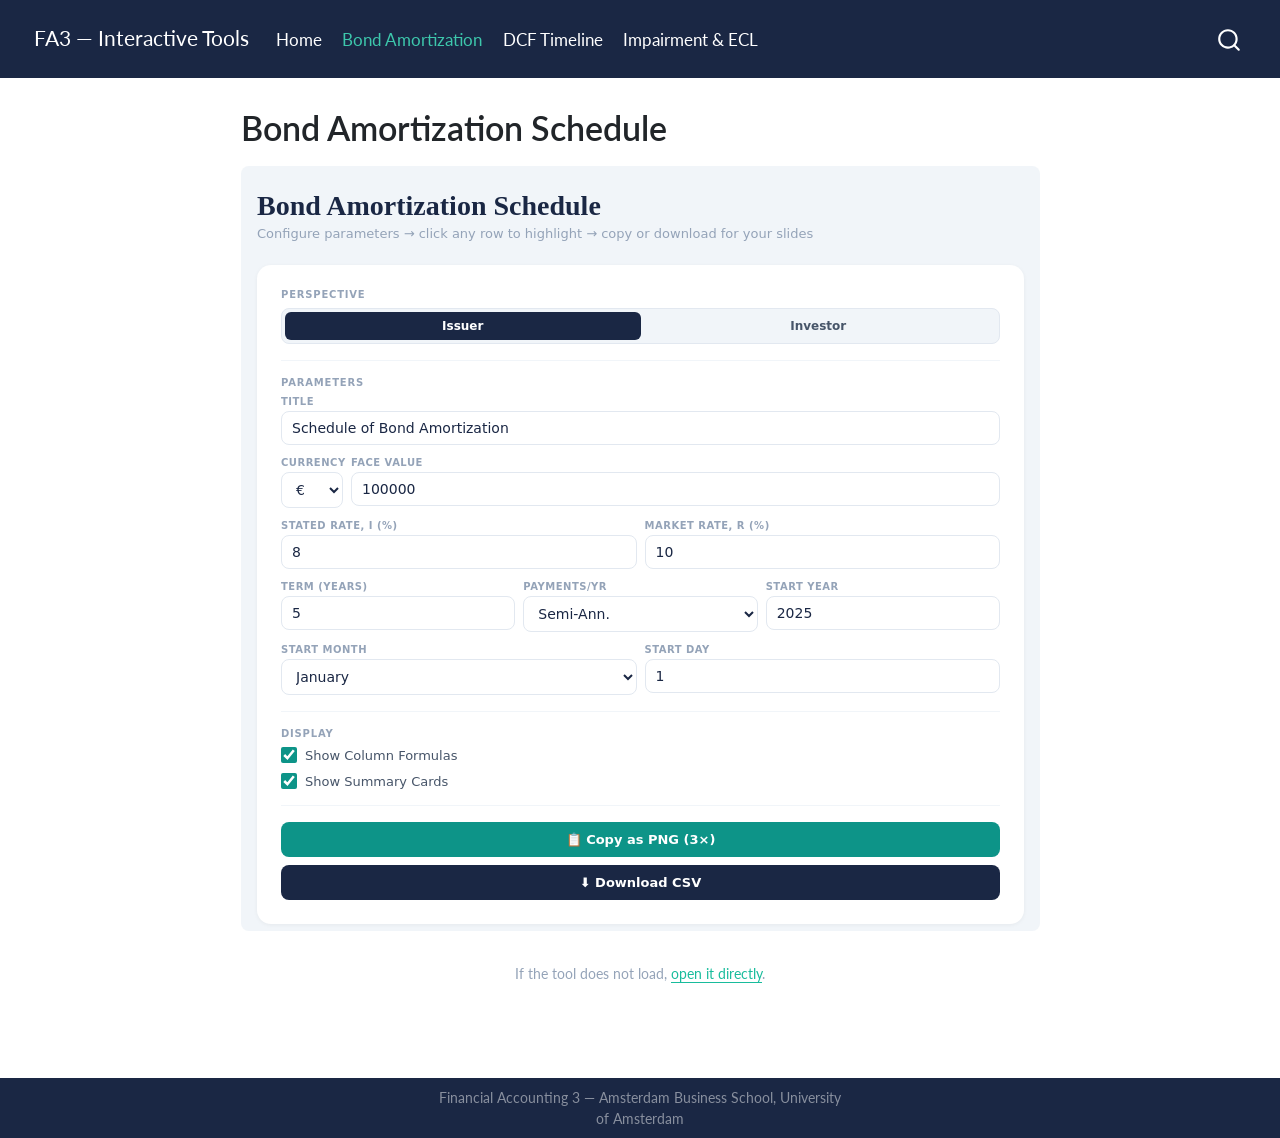
==== docs/bond-amortization.html @ dec485e0 "Initial Commit" ====
<!DOCTYPE html>
<html xmlns="http://www.w3.org/1999/xhtml" lang="en" xml:lang="en"><head>

<meta charset="utf-8">
<meta name="generator" content="quarto-1.8.25">

<meta name="viewport" content="width=device-width, initial-scale=1.0, user-scalable=yes">


<title>Bond Amortization Schedule – FA3 — Interactive Tools</title>
<style>
code{white-space: pre-wrap;}
span.smallcaps{font-variant: small-caps;}
div.columns{display: flex; gap: min(4vw, 1.5em);}
div.column{flex: auto; overflow-x: auto;}
div.hanging-indent{margin-left: 1.5em; text-indent: -1.5em;}
ul.task-list{list-style: none;}
ul.task-list li input[type="checkbox"] {
  width: 0.8em;
  margin: 0 0.8em 0.2em -1em; /* quarto-specific, see https://github.com/quarto-dev/quarto-cli/issues/4556 */ 
  vertical-align: middle;
}
</style>


<script src="site_libs/quarto-nav/quarto-nav.js"></script>
<script src="site_libs/quarto-nav/headroom.min.js"></script>
<script src="site_libs/clipboard/clipboard.min.js"></script>
<script src="site_libs/quarto-search/autocomplete.umd.js"></script>
<script src="site_libs/quarto-search/fuse.min.js"></script>
<script src="site_libs/quarto-search/quarto-search.js"></script>
<meta name="quarto:offset" content="./">
<script src="site_libs/quarto-html/quarto.js" type="module"></script>
<script src="site_libs/quarto-html/tabsets/tabsets.js" type="module"></script>
<script src="site_libs/quarto-html/axe/axe-check.js" type="module"></script>
<script src="site_libs/quarto-html/popper.min.js"></script>
<script src="site_libs/quarto-html/tippy.umd.min.js"></script>
<script src="site_libs/quarto-html/anchor.min.js"></script>
<link href="site_libs/quarto-html/tippy.css" rel="stylesheet">
<link href="site_libs/quarto-html/quarto-syntax-highlighting-7b89279ff1a6dce999919e0e67d4d9ec.css" rel="stylesheet" id="quarto-text-highlighting-styles">
<script src="site_libs/bootstrap/bootstrap.min.js"></script>
<link href="site_libs/bootstrap/bootstrap-icons.css" rel="stylesheet">
<link href="site_libs/bootstrap/bootstrap-aee52d071d8a1b877ac443c0fc8f2103.min.css" rel="stylesheet" append-hash="true" id="quarto-bootstrap" data-mode="light">
<script id="quarto-search-options" type="application/json">{
  "location": "navbar",
  "copy-button": false,
  "collapse-after": 3,
  "panel-placement": "end",
  "type": "overlay",
  "limit": 50,
  "keyboard-shortcut": [
    "f",
    "/",
    "s"
  ],
  "show-item-context": false,
  "language": {
    "search-no-results-text": "No results",
    "search-matching-documents-text": "matching documents",
    "search-copy-link-title": "Copy link to search",
    "search-hide-matches-text": "Hide additional matches",
    "search-more-match-text": "more match in this document",
    "search-more-matches-text": "more matches in this document",
    "search-clear-button-title": "Clear",
    "search-text-placeholder": "",
    "search-detached-cancel-button-title": "Cancel",
    "search-submit-button-title": "Submit",
    "search-label": "Search"
  }
}</script>


<link rel="stylesheet" href="styles.css">
</head>

<body class="nav-fixed fullcontent quarto-light">

<div id="quarto-search-results"></div>
  <header id="quarto-header" class="headroom fixed-top">
    <nav class="navbar navbar-expand-lg " data-bs-theme="dark">
      <div class="navbar-container container-fluid">
      <div class="navbar-brand-container mx-auto">
    <a href="./index.html" class="navbar-brand navbar-brand-logo">
    </a>
    <a class="navbar-brand" href="./index.html">
    <span class="navbar-title">FA3 — Interactive Tools</span>
    </a>
  </div>
            <div id="quarto-search" class="" title="Search"></div>
          <button class="navbar-toggler" type="button" data-bs-toggle="collapse" data-bs-target="#navbarCollapse" aria-controls="navbarCollapse" role="menu" aria-expanded="false" aria-label="Toggle navigation" onclick="if (window.quartoToggleHeadroom) { window.quartoToggleHeadroom(); }">
  <span class="navbar-toggler-icon"></span>
</button>
          <div class="collapse navbar-collapse" id="navbarCollapse">
            <ul class="navbar-nav navbar-nav-scroll me-auto">
  <li class="nav-item">
    <a class="nav-link" href="./index.html"> 
<span class="menu-text">Home</span></a>
  </li>  
  <li class="nav-item">
    <a class="nav-link active" href="./bond-amortization.html" aria-current="page"> 
<span class="menu-text">Bond Amortization</span></a>
  </li>  
  <li class="nav-item">
    <a class="nav-link" href="./dcf-timeline.html"> 
<span class="menu-text">DCF Timeline</span></a>
  </li>  
  <li class="nav-item">
    <a class="nav-link" href="./impairment-ecl.html"> 
<span class="menu-text">Impairment &amp; ECL</span></a>
  </li>  
</ul>
          </div> <!-- /navcollapse -->
            <div class="quarto-navbar-tools">
</div>
      </div> <!-- /container-fluid -->
    </nav>
</header>
<!-- content -->
<div id="quarto-content" class="quarto-container page-columns page-rows-contents page-layout-article page-navbar">
<!-- sidebar -->
<!-- margin-sidebar -->
    
<!-- main -->
<main class="content" id="quarto-document-content">

<header id="title-block-header" class="quarto-title-block default">
<div class="quarto-title">
<h1 class="title">Bond Amortization Schedule</h1>
</div>



<div class="quarto-title-meta">

    
  
    
  </div>
  


</header>


<iframe class="tool-embed" src="tools/Bond-Amortization-Schedule-V1.html">
</iframe>
<div class="embed-note">
<p>If the tool does not load, <a href="tools/Bond-Amortization-Schedule-V1.html" target="_blank">open it directly</a>.</p>
</div>



</main> <!-- /main -->
<script id="quarto-html-after-body" type="application/javascript">
  window.document.addEventListener("DOMContentLoaded", function (event) {
    const icon = "";
    const anchorJS = new window.AnchorJS();
    anchorJS.options = {
      placement: 'right',
      icon: icon
    };
    anchorJS.add('.anchored');
    const isCodeAnnotation = (el) => {
      for (const clz of el.classList) {
        if (clz.startsWith('code-annotation-')) {                     
          return true;
        }
      }
      return false;
    }
    const onCopySuccess = function(e) {
      // button target
      const button = e.trigger;
      // don't keep focus
      button.blur();
      // flash "checked"
      button.classList.add('code-copy-button-checked');
      var currentTitle = button.getAttribute("title");
      button.setAttribute("title", "Copied!");
      let tooltip;
      if (window.bootstrap) {
        button.setAttribute("data-bs-toggle", "tooltip");
        button.setAttribute("data-bs-placement", "left");
        button.setAttribute("data-bs-title", "Copied!");
        tooltip = new bootstrap.Tooltip(button, 
          { trigger: "manual", 
            customClass: "code-copy-button-tooltip",
            offset: [0, -8]});
        tooltip.show();    
      }
      setTimeout(function() {
        if (tooltip) {
          tooltip.hide();
          button.removeAttribute("data-bs-title");
          button.removeAttribute("data-bs-toggle");
          button.removeAttribute("data-bs-placement");
        }
        button.setAttribute("title", currentTitle);
        button.classList.remove('code-copy-button-checked');
      }, 1000);
      // clear code selection
      e.clearSelection();
    }
    const getTextToCopy = function(trigger) {
      const outerScaffold = trigger.parentElement.cloneNode(true);
      const codeEl = outerScaffold.querySelector('code');
      for (const childEl of codeEl.children) {
        if (isCodeAnnotation(childEl)) {
          childEl.remove();
        }
      }
      return codeEl.innerText;
    }
    const clipboard = new window.ClipboardJS('.code-copy-button:not([data-in-quarto-modal])', {
      text: getTextToCopy
    });
    clipboard.on('success', onCopySuccess);
    if (window.document.getElementById('quarto-embedded-source-code-modal')) {
      const clipboardModal = new window.ClipboardJS('.code-copy-button[data-in-quarto-modal]', {
        text: getTextToCopy,
        container: window.document.getElementById('quarto-embedded-source-code-modal')
      });
      clipboardModal.on('success', onCopySuccess);
    }
      var localhostRegex = new RegExp(/^(?:http|https):\/\/localhost\:?[0-9]*\//);
      var mailtoRegex = new RegExp(/^mailto:/);
        var filterRegex = new RegExp('/' + window.location.host + '/');
      var isInternal = (href) => {
          return filterRegex.test(href) || localhostRegex.test(href) || mailtoRegex.test(href);
      }
      // Inspect non-navigation links and adorn them if external
     var links = window.document.querySelectorAll('a[href]:not(.nav-link):not(.navbar-brand):not(.toc-action):not(.sidebar-link):not(.sidebar-item-toggle):not(.pagination-link):not(.no-external):not([aria-hidden]):not(.dropdown-item):not(.quarto-navigation-tool):not(.about-link)');
      for (var i=0; i<links.length; i++) {
        const link = links[i];
        if (!isInternal(link.href)) {
          // undo the damage that might have been done by quarto-nav.js in the case of
          // links that we want to consider external
          if (link.dataset.originalHref !== undefined) {
            link.href = link.dataset.originalHref;
          }
        }
      }
    function tippyHover(el, contentFn, onTriggerFn, onUntriggerFn) {
      const config = {
        allowHTML: true,
        maxWidth: 500,
        delay: 100,
        arrow: false,
        appendTo: function(el) {
            return el.parentElement;
        },
        interactive: true,
        interactiveBorder: 10,
        theme: 'quarto',
        placement: 'bottom-start',
      };
      if (contentFn) {
        config.content = contentFn;
      }
      if (onTriggerFn) {
        config.onTrigger = onTriggerFn;
      }
      if (onUntriggerFn) {
        config.onUntrigger = onUntriggerFn;
      }
      window.tippy(el, config); 
    }
    const noterefs = window.document.querySelectorAll('a[role="doc-noteref"]');
    for (var i=0; i<noterefs.length; i++) {
      const ref = noterefs[i];
      tippyHover(ref, function() {
        // use id or data attribute instead here
        let href = ref.getAttribute('data-footnote-href') || ref.getAttribute('href');
        try { href = new URL(href).hash; } catch {}
        const id = href.replace(/^#\/?/, "");
        const note = window.document.getElementById(id);
        if (note) {
          return note.innerHTML;
        } else {
          return "";
        }
      });
    }
    const xrefs = window.document.querySelectorAll('a.quarto-xref');
    const processXRef = (id, note) => {
      // Strip column container classes
      const stripColumnClz = (el) => {
        el.classList.remove("page-full", "page-columns");
        if (el.children) {
          for (const child of el.children) {
            stripColumnClz(child);
          }
        }
      }
      stripColumnClz(note)
      if (id === null || id.startsWith('sec-')) {
        // Special case sections, only their first couple elements
        const container = document.createElement("div");
        if (note.children && note.children.length > 2) {
          container.appendChild(note.children[0].cloneNode(true));
          for (let i = 1; i < note.children.length; i++) {
            const child = note.children[i];
            if (child.tagName === "P" && child.innerText === "") {
              continue;
            } else {
              container.appendChild(child.cloneNode(true));
              break;
            }
          }
          if (window.Quarto?.typesetMath) {
            window.Quarto.typesetMath(container);
          }
          return container.innerHTML
        } else {
          if (window.Quarto?.typesetMath) {
            window.Quarto.typesetMath(note);
          }
          return note.innerHTML;
        }
      } else {
        // Remove any anchor links if they are present
        const anchorLink = note.querySelector('a.anchorjs-link');
        if (anchorLink) {
          anchorLink.remove();
        }
        if (window.Quarto?.typesetMath) {
          window.Quarto.typesetMath(note);
        }
        if (note.classList.contains("callout")) {
          return note.outerHTML;
        } else {
          return note.innerHTML;
        }
      }
    }
    for (var i=0; i<xrefs.length; i++) {
      const xref = xrefs[i];
      tippyHover(xref, undefined, function(instance) {
        instance.disable();
        let url = xref.getAttribute('href');
        let hash = undefined; 
        if (url.startsWith('#')) {
          hash = url;
        } else {
          try { hash = new URL(url).hash; } catch {}
        }
        if (hash) {
          const id = hash.replace(/^#\/?/, "");
          const note = window.document.getElementById(id);
          if (note !== null) {
            try {
              const html = processXRef(id, note.cloneNode(true));
              instance.setContent(html);
            } finally {
              instance.enable();
              instance.show();
            }
          } else {
            // See if we can fetch this
            fetch(url.split('#')[0])
            .then(res => res.text())
            .then(html => {
              const parser = new DOMParser();
              const htmlDoc = parser.parseFromString(html, "text/html");
              const note = htmlDoc.getElementById(id);
              if (note !== null) {
                const html = processXRef(id, note);
                instance.setContent(html);
              } 
            }).finally(() => {
              instance.enable();
              instance.show();
            });
          }
        } else {
          // See if we can fetch a full url (with no hash to target)
          // This is a special case and we should probably do some content thinning / targeting
          fetch(url)
          .then(res => res.text())
          .then(html => {
            const parser = new DOMParser();
            const htmlDoc = parser.parseFromString(html, "text/html");
            const note = htmlDoc.querySelector('main.content');
            if (note !== null) {
              // This should only happen for chapter cross references
              // (since there is no id in the URL)
              // remove the first header
              if (note.children.length > 0 && note.children[0].tagName === "HEADER") {
                note.children[0].remove();
              }
              const html = processXRef(null, note);
              instance.setContent(html);
            } 
          }).finally(() => {
            instance.enable();
            instance.show();
          });
        }
      }, function(instance) {
      });
    }
        let selectedAnnoteEl;
        const selectorForAnnotation = ( cell, annotation) => {
          let cellAttr = 'data-code-cell="' + cell + '"';
          let lineAttr = 'data-code-annotation="' +  annotation + '"';
          const selector = 'span[' + cellAttr + '][' + lineAttr + ']';
          return selector;
        }
        const selectCodeLines = (annoteEl) => {
          const doc = window.document;
          const targetCell = annoteEl.getAttribute("data-target-cell");
          const targetAnnotation = annoteEl.getAttribute("data-target-annotation");
          const annoteSpan = window.document.querySelector(selectorForAnnotation(targetCell, targetAnnotation));
          const lines = annoteSpan.getAttribute("data-code-lines").split(",");
          const lineIds = lines.map((line) => {
            return targetCell + "-" + line;
          })
          let top = null;
          let height = null;
          let parent = null;
          if (lineIds.length > 0) {
              //compute the position of the single el (top and bottom and make a div)
              const el = window.document.getElementById(lineIds[0]);
              top = el.offsetTop;
              height = el.offsetHeight;
              parent = el.parentElement.parentElement;
            if (lineIds.length > 1) {
              const lastEl = window.document.getElementById(lineIds[lineIds.length - 1]);
              const bottom = lastEl.offsetTop + lastEl.offsetHeight;
              height = bottom - top;
            }
            if (top !== null && height !== null && parent !== null) {
              // cook up a div (if necessary) and position it 
              let div = window.document.getElementById("code-annotation-line-highlight");
              if (div === null) {
                div = window.document.createElement("div");
                div.setAttribute("id", "code-annotation-line-highlight");
                div.style.position = 'absolute';
                parent.appendChild(div);
              }
              div.style.top = top - 2 + "px";
              div.style.height = height + 4 + "px";
              div.style.left = 0;
              let gutterDiv = window.document.getElementById("code-annotation-line-highlight-gutter");
              if (gutterDiv === null) {
                gutterDiv = window.document.createElement("div");
                gutterDiv.setAttribute("id", "code-annotation-line-highlight-gutter");
                gutterDiv.style.position = 'absolute';
                const codeCell = window.document.getElementById(targetCell);
                const gutter = codeCell.querySelector('.code-annotation-gutter');
                gutter.appendChild(gutterDiv);
              }
              gutterDiv.style.top = top - 2 + "px";
              gutterDiv.style.height = height + 4 + "px";
            }
            selectedAnnoteEl = annoteEl;
          }
        };
        const unselectCodeLines = () => {
          const elementsIds = ["code-annotation-line-highlight", "code-annotation-line-highlight-gutter"];
          elementsIds.forEach((elId) => {
            const div = window.document.getElementById(elId);
            if (div) {
              div.remove();
            }
          });
          selectedAnnoteEl = undefined;
        };
          // Handle positioning of the toggle
      window.addEventListener(
        "resize",
        throttle(() => {
          elRect = undefined;
          if (selectedAnnoteEl) {
            selectCodeLines(selectedAnnoteEl);
          }
        }, 10)
      );
      function throttle(fn, ms) {
      let throttle = false;
      let timer;
        return (...args) => {
          if(!throttle) { // first call gets through
              fn.apply(this, args);
              throttle = true;
          } else { // all the others get throttled
              if(timer) clearTimeout(timer); // cancel #2
              timer = setTimeout(() => {
                fn.apply(this, args);
                timer = throttle = false;
              }, ms);
          }
        };
      }
        // Attach click handler to the DT
        const annoteDls = window.document.querySelectorAll('dt[data-target-cell]');
        for (const annoteDlNode of annoteDls) {
          annoteDlNode.addEventListener('click', (event) => {
            const clickedEl = event.target;
            if (clickedEl !== selectedAnnoteEl) {
              unselectCodeLines();
              const activeEl = window.document.querySelector('dt[data-target-cell].code-annotation-active');
              if (activeEl) {
                activeEl.classList.remove('code-annotation-active');
              }
              selectCodeLines(clickedEl);
              clickedEl.classList.add('code-annotation-active');
            } else {
              // Unselect the line
              unselectCodeLines();
              clickedEl.classList.remove('code-annotation-active');
            }
          });
        }
    const findCites = (el) => {
      const parentEl = el.parentElement;
      if (parentEl) {
        const cites = parentEl.dataset.cites;
        if (cites) {
          return {
            el,
            cites: cites.split(' ')
          };
        } else {
          return findCites(el.parentElement)
        }
      } else {
        return undefined;
      }
    };
    var bibliorefs = window.document.querySelectorAll('a[role="doc-biblioref"]');
    for (var i=0; i<bibliorefs.length; i++) {
      const ref = bibliorefs[i];
      const citeInfo = findCites(ref);
      if (citeInfo) {
        tippyHover(citeInfo.el, function() {
          var popup = window.document.createElement('div');
          citeInfo.cites.forEach(function(cite) {
            var citeDiv = window.document.createElement('div');
            citeDiv.classList.add('hanging-indent');
            citeDiv.classList.add('csl-entry');
            var biblioDiv = window.document.getElementById('ref-' + cite);
            if (biblioDiv) {
              citeDiv.innerHTML = biblioDiv.innerHTML;
            }
            popup.appendChild(citeDiv);
          });
          return popup.innerHTML;
        });
      }
    }
  });
  </script>
</div> <!-- /content -->
<footer class="footer">
  <div class="nav-footer">
    <div class="nav-footer-left">
      &nbsp;
    </div>   
    <div class="nav-footer-center">
<p>Financial Accounting 3 — Amsterdam Business School, University of Amsterdam</p>
</div>
    <div class="nav-footer-right">
      &nbsp;
    </div>
  </div>
</footer>




</body></html>
---- docs/site_libs/quarto-html/tippy.css ----
.tippy-box[data-animation=fade][data-state=hidden]{opacity:0}[data-tippy-root]{max-width:calc(100vw - 10px)}.tippy-box{position:relative;background-color:#333;color:#fff;border-radius:4px;font-size:14px;line-height:1.4;white-space:normal;outline:0;transition-property:transform,visibility,opacity}.tippy-box[data-placement^=top]>.tippy-arrow{bottom:0}.tippy-box[data-placement^=top]>.tippy-arrow:before{bottom:-7px;left:0;border-width:8px 8px 0;border-top-color:initial;transform-origin:center top}.tippy-box[data-placement^=bottom]>.tippy-arrow{top:0}.tippy-box[data-placement^=bottom]>.tippy-arrow:before{top:-7px;left:0;border-width:0 8px 8px;border-bottom-color:initial;transform-origin:center bottom}.tippy-box[data-placement^=left]>.tippy-arrow{right:0}.tippy-box[data-placement^=left]>.tippy-arrow:before{border-width:8px 0 8px 8px;border-left-color:initial;right:-7px;transform-origin:center left}.tippy-box[data-placement^=right]>.tippy-arrow{left:0}.tippy-box[data-placement^=right]>.tippy-arrow:before{left:-7px;border-width:8px 8px 8px 0;border-right-color:initial;transform-origin:center right}.tippy-box[data-inertia][data-state=visible]{transition-timing-function:cubic-bezier(.54,1.5,.38,1.11)}.tippy-arrow{width:16px;height:16px;color:#333}.tippy-arrow:before{content:"";position:absolute;border-color:transparent;border-style:solid}.tippy-content{position:relative;padding:5px 9px;z-index:1}
---- docs/site_libs/quarto-html/quarto-syntax-highlighting-7b89279ff1a6dce999919e0e67d4d9ec.css ----
/* quarto syntax highlight colors */
:root {
  --quarto-hl-ot-color: #003B4F;
  --quarto-hl-at-color: #657422;
  --quarto-hl-ss-color: #20794D;
  --quarto-hl-an-color: #5E5E5E;
  --quarto-hl-fu-color: #4758AB;
  --quarto-hl-st-color: #20794D;
  --quarto-hl-cf-color: #003B4F;
  --quarto-hl-op-color: #5E5E5E;
  --quarto-hl-er-color: #AD0000;
  --quarto-hl-bn-color: #AD0000;
  --quarto-hl-al-color: #AD0000;
  --quarto-hl-va-color: #111111;
  --quarto-hl-bu-color: inherit;
  --quarto-hl-ex-color: inherit;
  --quarto-hl-pp-color: #AD0000;
  --quarto-hl-in-color: #5E5E5E;
  --quarto-hl-vs-color: #20794D;
  --quarto-hl-wa-color: #5E5E5E;
  --quarto-hl-do-color: #5E5E5E;
  --quarto-hl-im-color: #00769E;
  --quarto-hl-ch-color: #20794D;
  --quarto-hl-dt-color: #AD0000;
  --quarto-hl-fl-color: #AD0000;
  --quarto-hl-co-color: #5E5E5E;
  --quarto-hl-cv-color: #5E5E5E;
  --quarto-hl-cn-color: #8f5902;
  --quarto-hl-sc-color: #5E5E5E;
  --quarto-hl-dv-color: #AD0000;
  --quarto-hl-kw-color: #003B4F;
}

/* other quarto variables */
:root {
  --quarto-font-monospace: SFMono-Regular, Menlo, Monaco, Consolas, "Liberation Mono", "Courier New", monospace;
}

/* syntax highlight based on Pandoc's rules */
pre > code.sourceCode > span {
  color: #003B4F;
}

code.sourceCode > span {
  color: #003B4F;
}

div.sourceCode,
div.sourceCode pre.sourceCode {
  color: #003B4F;
}

/* Normal */
code span {
  color: #003B4F;
}

/* Alert */
code span.al {
  color: #AD0000;
  font-style: inherit;
}

/* Annotation */
code span.an {
  color: #5E5E5E;
  font-style: inherit;
}

/* Attribute */
code span.at {
  color: #657422;
  font-style: inherit;
}

/* BaseN */
code span.bn {
  color: #AD0000;
  font-style: inherit;
}

/* BuiltIn */
code span.bu {
  font-style: inherit;
}

/* ControlFlow */
code span.cf {
  color: #003B4F;
  font-weight: bold;
  font-style: inherit;
}

/* Char */
code span.ch {
  color: #20794D;
  font-style: inherit;
}

/* Constant */
code span.cn {
  color: #8f5902;
  font-style: inherit;
}

/* Comment */
code span.co {
  color: #5E5E5E;
  font-style: inherit;
}

/* CommentVar */
code span.cv {
  color: #5E5E5E;
  font-style: italic;
}

/* Documentation */
code span.do {
  color: #5E5E5E;
  font-style: italic;
}

/* DataType */
code span.dt {
  color: #AD0000;
  font-style: inherit;
}

/* DecVal */
code span.dv {
  color: #AD0000;
  font-style: inherit;
}

/* Error */
code span.er {
  color: #AD0000;
  font-style: inherit;
}

/* Extension */
code span.ex {
  font-style: inherit;
}

/* Float */
code span.fl {
  color: #AD0000;
  font-style: inherit;
}

/* Function */
code span.fu {
  color: #4758AB;
  font-style: inherit;
}

/* Import */
code span.im {
  color: #00769E;
  font-style: inherit;
}

/* Information */
code span.in {
  color: #5E5E5E;
  font-style: inherit;
}

/* Keyword */
code span.kw {
  color: #003B4F;
  font-weight: bold;
  font-style: inherit;
}

/* Operator */
code span.op {
  color: #5E5E5E;
  font-style: inherit;
}

/* Other */
code span.ot {
  color: #003B4F;
  font-style: inherit;
}

/* Preprocessor */
code span.pp {
  color: #AD0000;
  font-style: inherit;
}

/* SpecialChar */
code span.sc {
  color: #5E5E5E;
  font-style: inherit;
}

/* SpecialString */
code span.ss {
  color: #20794D;
  font-style: inherit;
}

/* String */
code span.st {
  color: #20794D;
  font-style: inherit;
}

/* Variable */
code span.va {
  color: #111111;
  font-style: inherit;
}

/* VerbatimString */
code span.vs {
  color: #20794D;
  font-style: inherit;
}

/* Warning */
code span.wa {
  color: #5E5E5E;
  font-style: italic;
}

.prevent-inlining {
  content: "</";
}

/*# sourceMappingURL=3944bc705cfaf4c80e56f77c5205168a.css.map */
---- docs/styles.css ----
/* FA3 Tools Site — Custom Styles */

/* Landing page */
.hero {
  text-align: center;
  padding: 3rem 1rem;
}

.hero h1 {
  font-size: 2.4rem;
  color: #1a2744;
  margin-bottom: 0.5rem;
}

.hero .subtitle {
  font-size: 1.1rem;
  color: #64748b;
  margin-bottom: 2.5rem;
}

.tool-grid {
  display: grid;
  grid-template-columns: repeat(auto-fit, minmax(280px, 1fr));
  gap: 1.5rem;
  max-width: 960px;
  margin: 0 auto;
}

.tool-card {
  background: #ffffff;
  border: 1px solid #e2e8f0;
  border-radius: 12px;
  padding: 1.8rem;
  text-align: left;
  transition: box-shadow 0.2s ease, transform 0.2s ease;
  text-decoration: none;
  color: inherit;
  display: block;
}

.tool-card:hover {
  box-shadow: 0 4px 20px rgba(0, 0, 0, 0.08);
  transform: translateY(-2px);
  text-decoration: none;
  color: inherit;
}

.tool-card .icon {
  font-size: 2rem;
  margin-bottom: 0.8rem;
}

.tool-card h3 {
  font-size: 1.15rem;
  color: #1a2744;
  margin-bottom: 0.4rem;
}

.tool-card p {
  font-size: 0.9rem;
  color: #64748b;
  line-height: 1.5;
}

/* Iframe embed pages */
.tool-embed {
  width: 100%;
  height: 85vh;
  border: none;
  border-radius: 8px;
}

.embed-note {
  font-size: 0.85rem;
  color: #94a3b8;
  text-align: center;
  margin-top: 0.5rem;
}
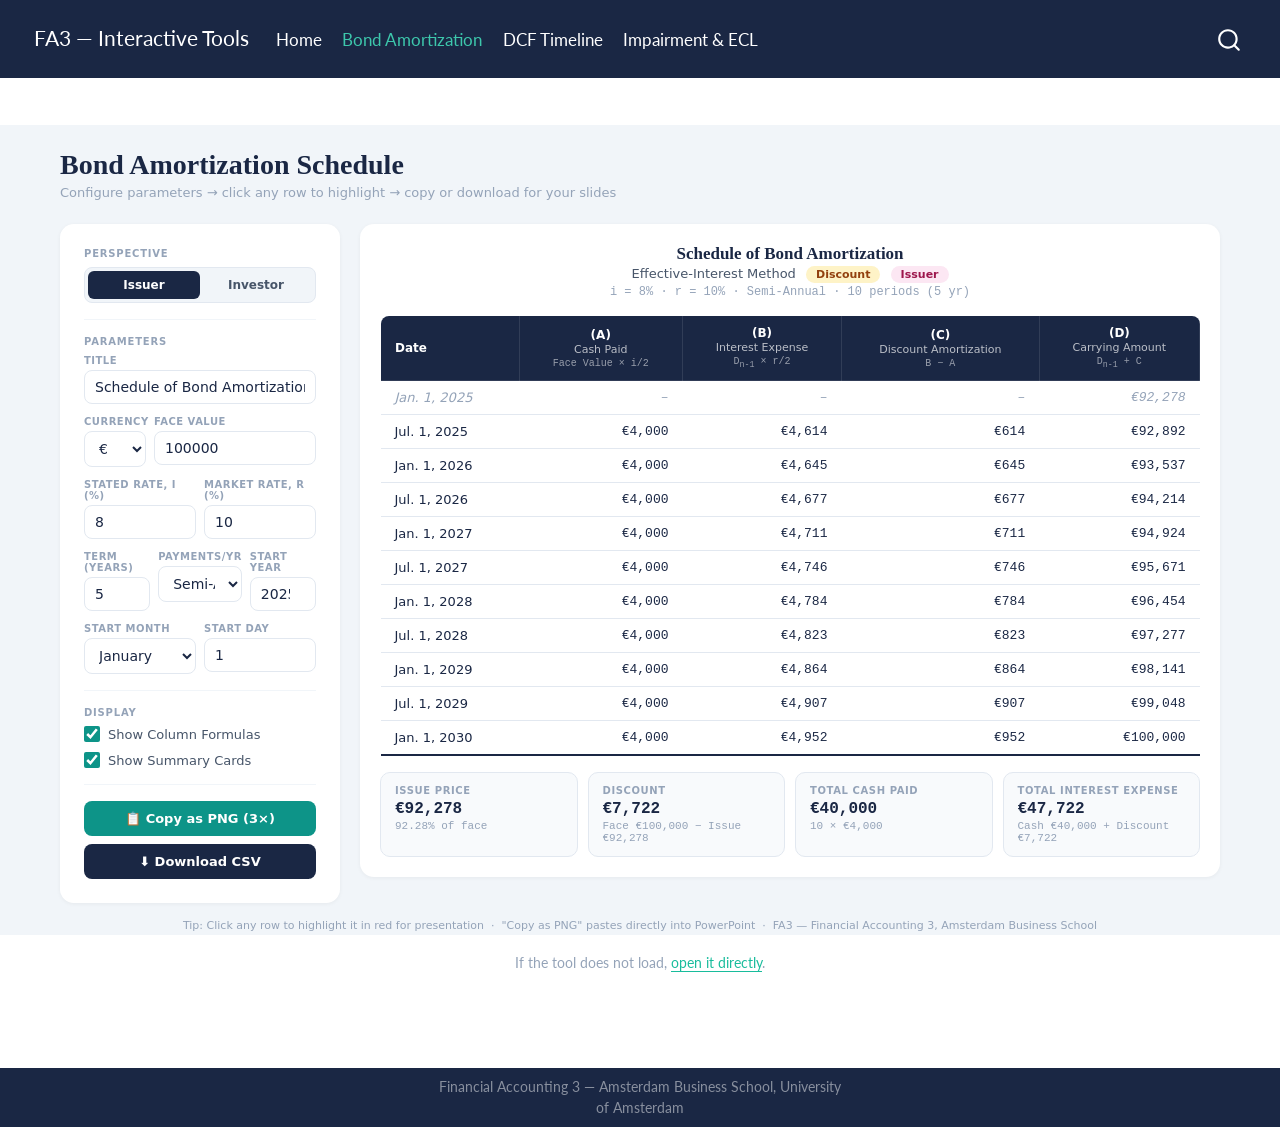
==== commit 76959512: "Update" ====
--- a/docs/bond-amortization.html
+++ b/docs/bond-amortization.html
@@ -7,7 +7,7 @@
 <meta name="viewport" content="width=device-width, initial-scale=1.0, user-scalable=yes">
 
 
-<title>Bond Amortization Schedule – FA3 — Interactive Tools</title>
+<title>bond-amortization – FA3 — Interactive Tools</title>
 <style>
 code{white-space: pre-wrap;}
 span.smallcaps{font-variant: small-caps;}
@@ -121,32 +121,13 @@
 <!-- margin-sidebar -->
     
 <!-- main -->
-<main class="content" id="quarto-document-content">
-
-<header id="title-block-header" class="quarto-title-block default">
-<div class="quarto-title">
-<h1 class="title">Bond Amortization Schedule</h1>
-</div>
-
-
-
-<div class="quarto-title-meta">
-
-    
-  
-    
-  </div>
-  
-
-
-</header>
-
-
-<iframe class="tool-embed" src="tools/Bond-Amortization-Schedule-V1.html">
-</iframe>
-<div class="embed-note">
-<p>If the tool does not load, <a href="tools/Bond-Amortization-Schedule-V1.html" target="_blank">open it directly</a>.</p>
-</div>
+<main class="content" id="quarto-document-content"><header id="title-block-header" class="quarto-title-block"></header>
+
+
+
+
+<iframe class="tool-embed" src="tools/Bond-Amortization-Schedule-V1.html"></iframe>
+<p class="embed-note">If the tool does not load, <a href="tools/Bond-Amortization-Schedule-V1.html" target="_blank">open it directly</a>.</p>
 
 
 
--- a/docs/styles.css
+++ b/docs/styles.css
@@ -20,10 +20,16 @@
 
 .tool-grid {
   display: grid;
-  grid-template-columns: repeat(auto-fit, minmax(280px, 1fr));
+  grid-template-columns: repeat(3, 1fr);
   gap: 1.5rem;
   max-width: 960px;
   margin: 0 auto;
+}
+
+@media (max-width: 768px) {
+  .tool-grid {
+    grid-template-columns: 1fr;
+  }
 }
 
 .tool-card {
@@ -62,12 +68,13 @@
   line-height: 1.5;
 }
 
-/* Iframe embed pages */
+/* Iframe embed pages — break out of Quarto's container */
 .tool-embed {
-  width: 100%;
-  height: 85vh;
+  width: 100vw;
+  height: 90vh;
   border: none;
-  border-radius: 8px;
+  margin-left: calc(-50vw + 50%);
+  display: block;
 }
 
 .embed-note {
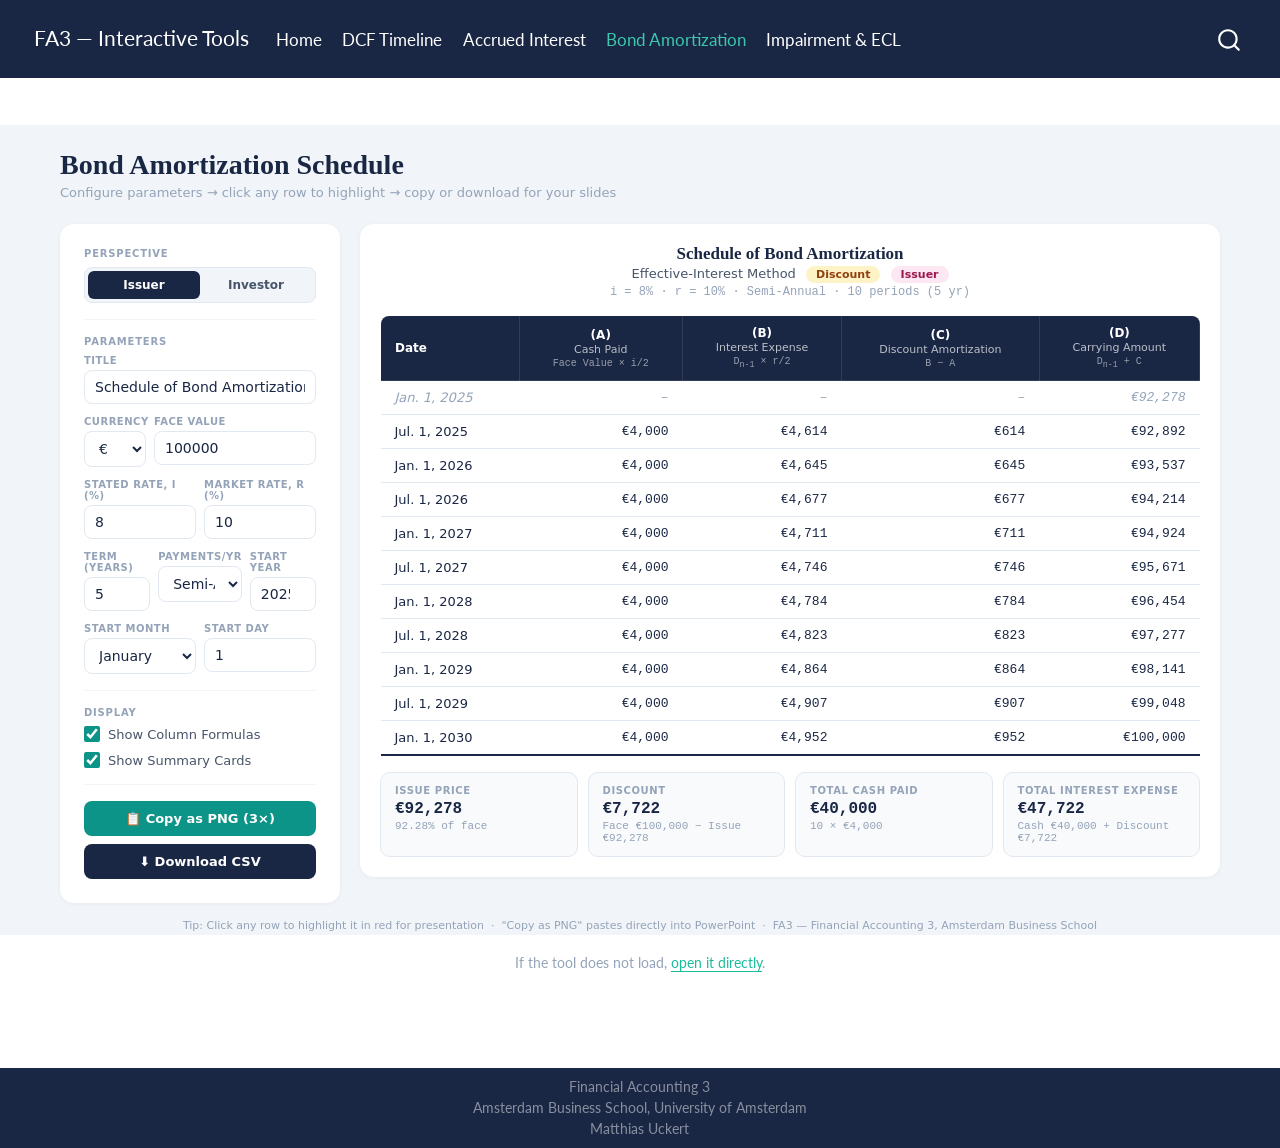
==== commit 34225b5c: "Update" ====
--- a/docs/bond-amortization.html
+++ b/docs/bond-amortization.html
@@ -97,15 +97,19 @@
 <span class="menu-text">Home</span></a>
   </li>  
   <li class="nav-item">
-    <a class="nav-link active" href="./bond-amortization.html" aria-current="page"> 
+    <a class="nav-link" href="./DCF-Timeline.html"> 
+<span class="menu-text">DCF Timeline</span></a>
+  </li>  
+  <li class="nav-item">
+    <a class="nav-link" href="./Accrued-Interest.html"> 
+<span class="menu-text">Accrued Interest</span></a>
+  </li>  
+  <li class="nav-item">
+    <a class="nav-link active" href="./Bond-Amortization.html" aria-current="page"> 
 <span class="menu-text">Bond Amortization</span></a>
   </li>  
   <li class="nav-item">
-    <a class="nav-link" href="./dcf-timeline.html"> 
-<span class="menu-text">DCF Timeline</span></a>
-  </li>  
-  <li class="nav-item">
-    <a class="nav-link" href="./impairment-ecl.html"> 
+    <a class="nav-link" href="./Impairment-ECL.html"> 
 <span class="menu-text">Impairment &amp; ECL</span></a>
   </li>  
 </ul>
@@ -539,7 +543,7 @@
       &nbsp;
     </div>   
     <div class="nav-footer-center">
-<p>Financial Accounting 3 — Amsterdam Business School, University of Amsterdam</p>
+<p>Financial Accounting 3<br>Amsterdam Business School, University of Amsterdam<br>Matthias Uckert</p>
 </div>
     <div class="nav-footer-right">
       &nbsp;
